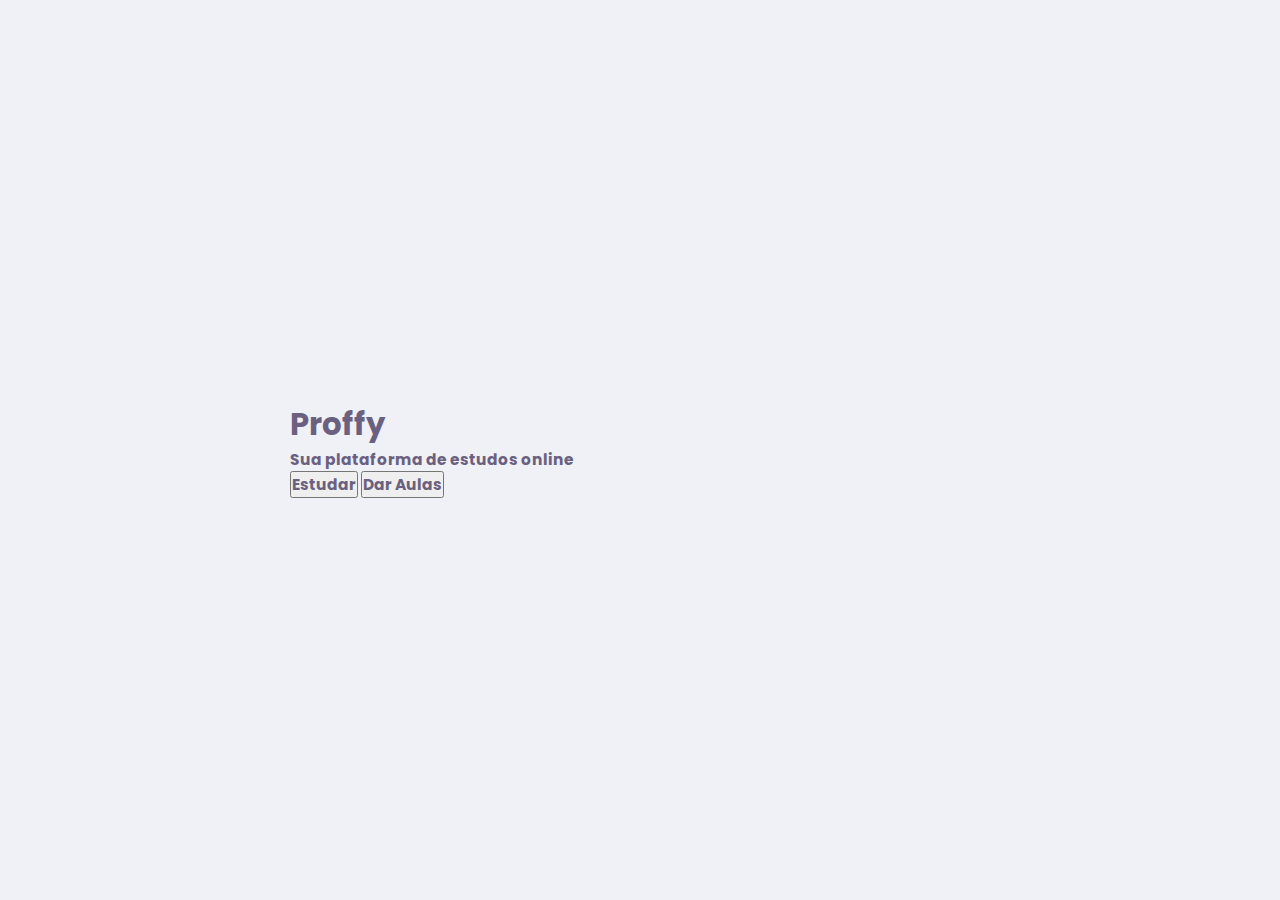
==== index.html @ 87fd0adf "Finishing first day of NLW2 -  We start HTML and CSS files, learn many HTML elements, learn howmake " ====
<!DOCTYPE html>
<html lang="pt_br">
<head>
    <meta charset="UTF-8">
    <meta name="viewport" content="width=device-width, initial-scale=1.0">
    <title>Proffy | Sua plataforma de estudos online</title>

    <link rel="stylesheet" href="style.css">

<link href="https://fonts.googleapis.com/css2?family=Archivo:wght@400;700&amp;family=Poppins:wght@400;600&amp;display=swap" rel="stylesheet">

</head>
<body id="page-landing">
  
    <div id="container">
        <h1>Proffy</h1>

        <p>Sua plataforma de estudos online</p>
        

        <button>Estudar</button>
        <button>Dar Aulas</button>


    </div>
    

</body>
</html>
---- style.css ----
/* CSS - Cascading Style Sheets */

:root {
    --color-background: #F0F0F7;
    --color-primary-lighter: #9871F5;
    --color-primary-light: #916BEA;
    --color-primary: #8257E5;
    --color-primary-dark: #774DD6;
    --color-primary-darker: #6842c2;
    --color-secondary: #04D361;
    --color-secondary-dark: #04BF58;
    --color-title-in-primary: #FFFFFF;
    --color-text-in-primary: #D4C2FF;
    --color-text-title: #32264D;
    --color-text-complement: #9C98A6;
    --color-text-base: #6A6180;
    --color-line-in-white: #E6E6F0;
    --color-input-background: #F8F8FC;
    --color-button-text: #FFFFFF;
    --color-box-base: #FFFFFF;
    --color-box-footer: #FAFAFC;
    --color-small-info: #C1BCCC;
    
    /* Tamanho padrao da fonte: 16px - 100% - 1rem */
    font-size: 60%; /* controle das medidas rem */
}


* {
    margin: 0;
    padding: 0;
    box-sizing: border-box;
}

html, body {
    height: 100vh;
}

body {
    background: var(--color-background);
    display: flex;
    align-items: center;
    justify-content: center;
}

body, input, button, textarea {
    /* font: 500 1.6rem Poppins; */
    font-weight: 700;
    font-family: Poppins;
    font-size: 1.6rem;
    color: var(--color-text-base);
}
#container {
    width: 90vw; /* width = largura*/
    max-width: 700px;
}
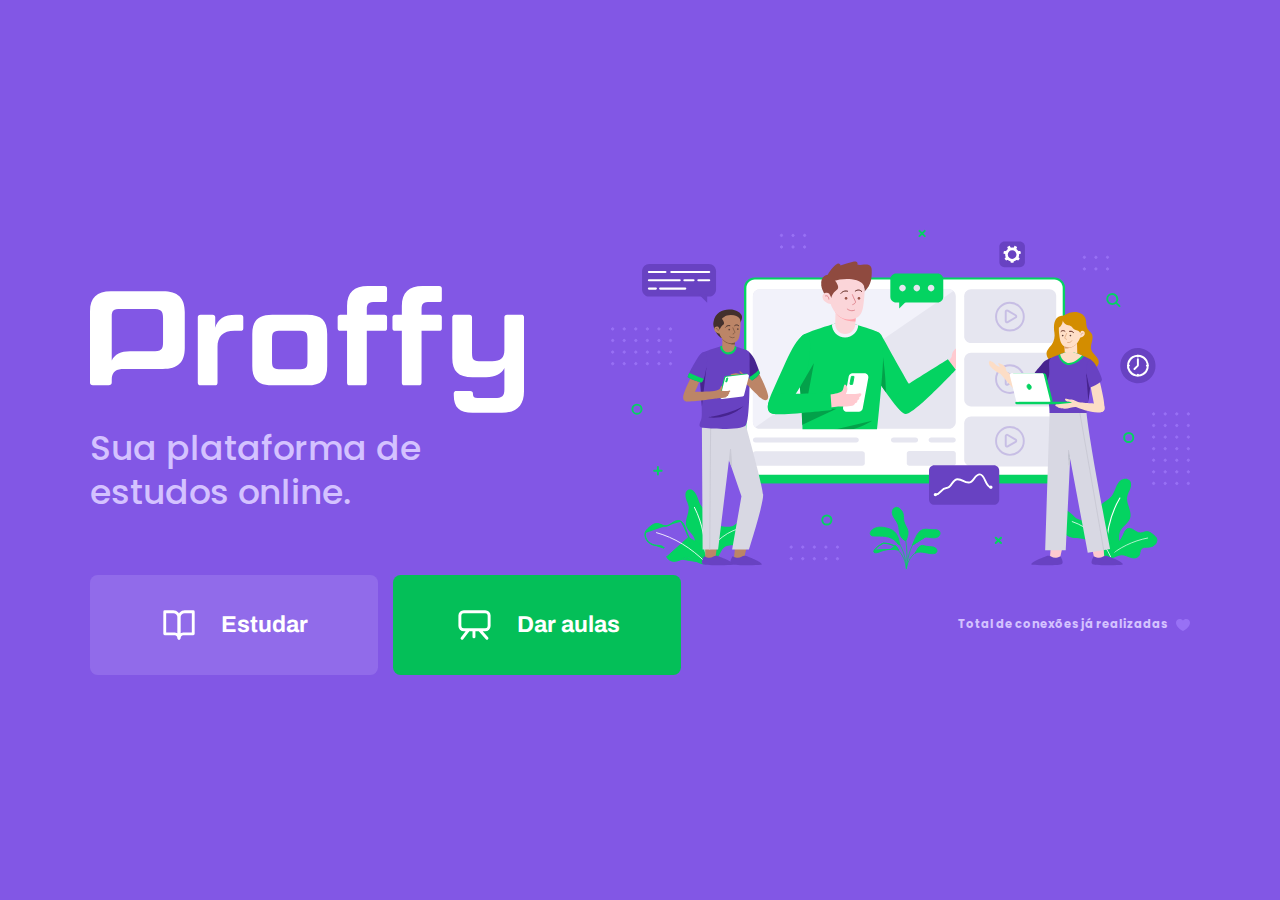
==== commit c56b55e1: "Finish day 2 - Add new page and style files" ====
--- a/index.html
+++ b/index.html
@@ -5,7 +5,8 @@
     <meta name="viewport" content="width=device-width, initial-scale=1.0">
     <title>Proffy | Sua plataforma de estudos online</title>
 
-    <link rel="stylesheet" href="style.css">
+    <link rel="stylesheet" href="styles/main.css">
+    <link rel="stylesheet" href="styles/partials/page-landing.css">
 
 <link href="https://fonts.googleapis.com/css2?family=Archivo:wght@400;700&amp;family=Poppins:wght@400;600&amp;display=swap" rel="stylesheet">
 
@@ -13,13 +14,30 @@
 <body id="page-landing">
   
     <div id="container">
-        <h1>Proffy</h1>
+        
+        <div class="logo-container">
+            <img src="/images/logo.svg" alt="Proffy">
+            <h2>Sua plataforma de estudos online.</h2>
+        </div>
+       
+        <img class="hero-image" src="/images/landing.svg" alt="Plataforma de Estudos">
 
-        <p>Sua plataforma de estudos online</p>
-        
+        <div class="buttons-container">
+            <a class="study" href="/study.html">
+                <img src="/images/icons/study.svg" alt="Estudas">
+                Estudar
+            </a>
 
-        <button>Estudar</button>
-        <button>Dar Aulas</button>
+            <a class="give-classes" href="/give-classes.html">
+                <img src="/images/icons/give-classes.svg" alt="Dar aulas">
+                Dar aulas
+            </a>
+        </div>
+
+        <p class="total-connections">
+            Total de conexões já realizadas
+            <img src="/images/icons/purple-heart.svg" alt="Coração roxo">
+        </p>
 
 
     </div>
--- a/styles/main.css
+++ b/styles/main.css
@@ -0,0 +1,67 @@
+/* CSS - Cascading Style Sheets */
+
+:root {
+    --color-background: #F0F0F7;
+    --color-primary-lighter: #9871F5;
+    --color-primary-light: #916BEA;
+    --color-primary: #8257E5;
+    --color-primary-dark: #774DD6;
+    --color-primary-darker: #6842c2;
+    --color-secondary: #04D361;
+    --color-secondary-dark: #04BF58;
+    --color-title-in-primary: #FFFFFF;
+    --color-text-in-primary: #D4C2FF;
+    --color-text-title: #32264D;
+    --color-text-complement: #9C98A6;
+    --color-text-base: #6A6180;
+    --color-line-in-white: #E6E6F0;
+    --color-input-background: #F8F8FC;
+    --color-button-text: #FFFFFF;
+    --color-box-base: #FFFFFF;
+    --color-box-footer: #FAFAFC;
+    --color-small-info: #C1BCCC;
+    
+    /* Tamanho padrao da fonte: 16px - 100% - 1rem */
+    font-size: 60%; /* controle das medidas rem */
+}
+
+
+* {
+    margin: 0;
+    padding: 0;
+    box-sizing: border-box;
+}
+
+html, body {
+    height: 100vh;
+}
+
+body {
+    background: var(--color-background);
+    display: flex;
+    align-items: center;
+    justify-content: center;
+}
+
+body, input, button, textarea {
+    /* font: 500 1.6rem Poppins; */
+    font-weight: 700;
+    font-family: Poppins;
+    font-size: 1.6rem;
+    color: var(--color-text-base);
+}
+#container {
+    width: 90vw; /* width = largura*/
+    max-width: 700px;
+}
+
+@media (min-width: 700px) {
+    :root {
+        font-size: 62,5%;   /* Todo 1rem vai ser relativo a 10px */
+    }
+}
+
+
+
+
+
--- a/styles/partials/page-landing.css
+++ b/styles/partials/page-landing.css
@@ -0,0 +1,168 @@
+#page-landing {
+    background: var(--color-primary);
+
+}
+
+#page-landing #container {
+    color: var(--color-text-in-primary);
+
+}
+
+.logo-container img {
+    height: 10rem;
+}
+
+.logo-container {
+    text-align: center;
+    margin: 3.2rem;
+}
+
+.logo-container h2 {
+    font-weight: 500;
+    font-size: 3.6rem;
+    line-height: 4.6rem;
+    margin-top: 0.8rem;
+}
+
+.hero-image {
+    width: 100%;
+}
+
+.buttons-container {
+    display: flex;
+    justify-content: center;
+    margin: 3.2rem 0;
+}
+
+.buttons-container a {
+    width: 30rem;
+    height: 10.4rem;
+
+    /* background-color: red; */
+    border-radius: 0.8rem;
+    margin-right: 1.6rem;
+    font: 700 2.4rem Archivo;
+    display: flex;
+    align-items: center;
+    justify-content: center;
+    
+    text-decoration: none;
+
+    color: var(--color-button-text);
+    
+    transition: background 200ms; 
+}
+
+.buttons-container a img {
+    width: 4rem;
+    margin-right: 2.4rem;
+}
+
+.buttons-container a.study {
+    background: var(--color-primary-light);
+}
+
+.buttons-container a.study:hover {
+    background: var(--color-primary-lighter);
+}
+
+.buttons-container a.give-classes {
+    background: var(--color-secondary-dark);
+    margin-right: 0rem;
+}
+
+.buttons-container a.give-classes:hover {
+    background: var(--color-secondary);
+}
+
+.total-connections {
+    font-size: 1.8rem;
+    display: flex;
+    align-items: center;
+    justify-content: center;
+}
+
+.total-connections img {
+    margin-left: 0.8rem;
+}
+
+@media (max-width: 699px) {
+    :root {
+        font-size: 40%;
+    }
+}
+
+
+@media (min-width: 1100px) {
+
+    #page-landing #container {
+        max-width: 1100px;
+        display: grid;
+        grid-template-columns: 2fr 1fr 2fr;
+        grid-template-rows: 350px 1fr;
+        grid-template-areas: 
+        "proffy image image"
+        "button button texting";
+        column-gap: 87px;
+        row-gap: 86ps;
+    }
+
+    .logo-container {
+        grid-area: proffy;
+        text-align: initial;
+        align-self: center;
+        margin: 0;
+    }
+    .logo-container img {
+        height: 127px;
+    }
+
+    .hero-image {
+        grid-area: image;
+        height: 350px;
+    }
+
+    .buttons-container {
+        grid-area: button;
+        justify-content: flex-start;
+        margin: 0;
+    }
+
+    .total-connections {
+        grid-area: texting;
+        justify-self: end;
+        font-size: 1.2rem;
+    }
+
+}
+
+
+
+
+
+
+
+
+
+
+
+
+
+
+
+
+
+
+
+
+
+
+
+
+
+
+
+
+
+
+
